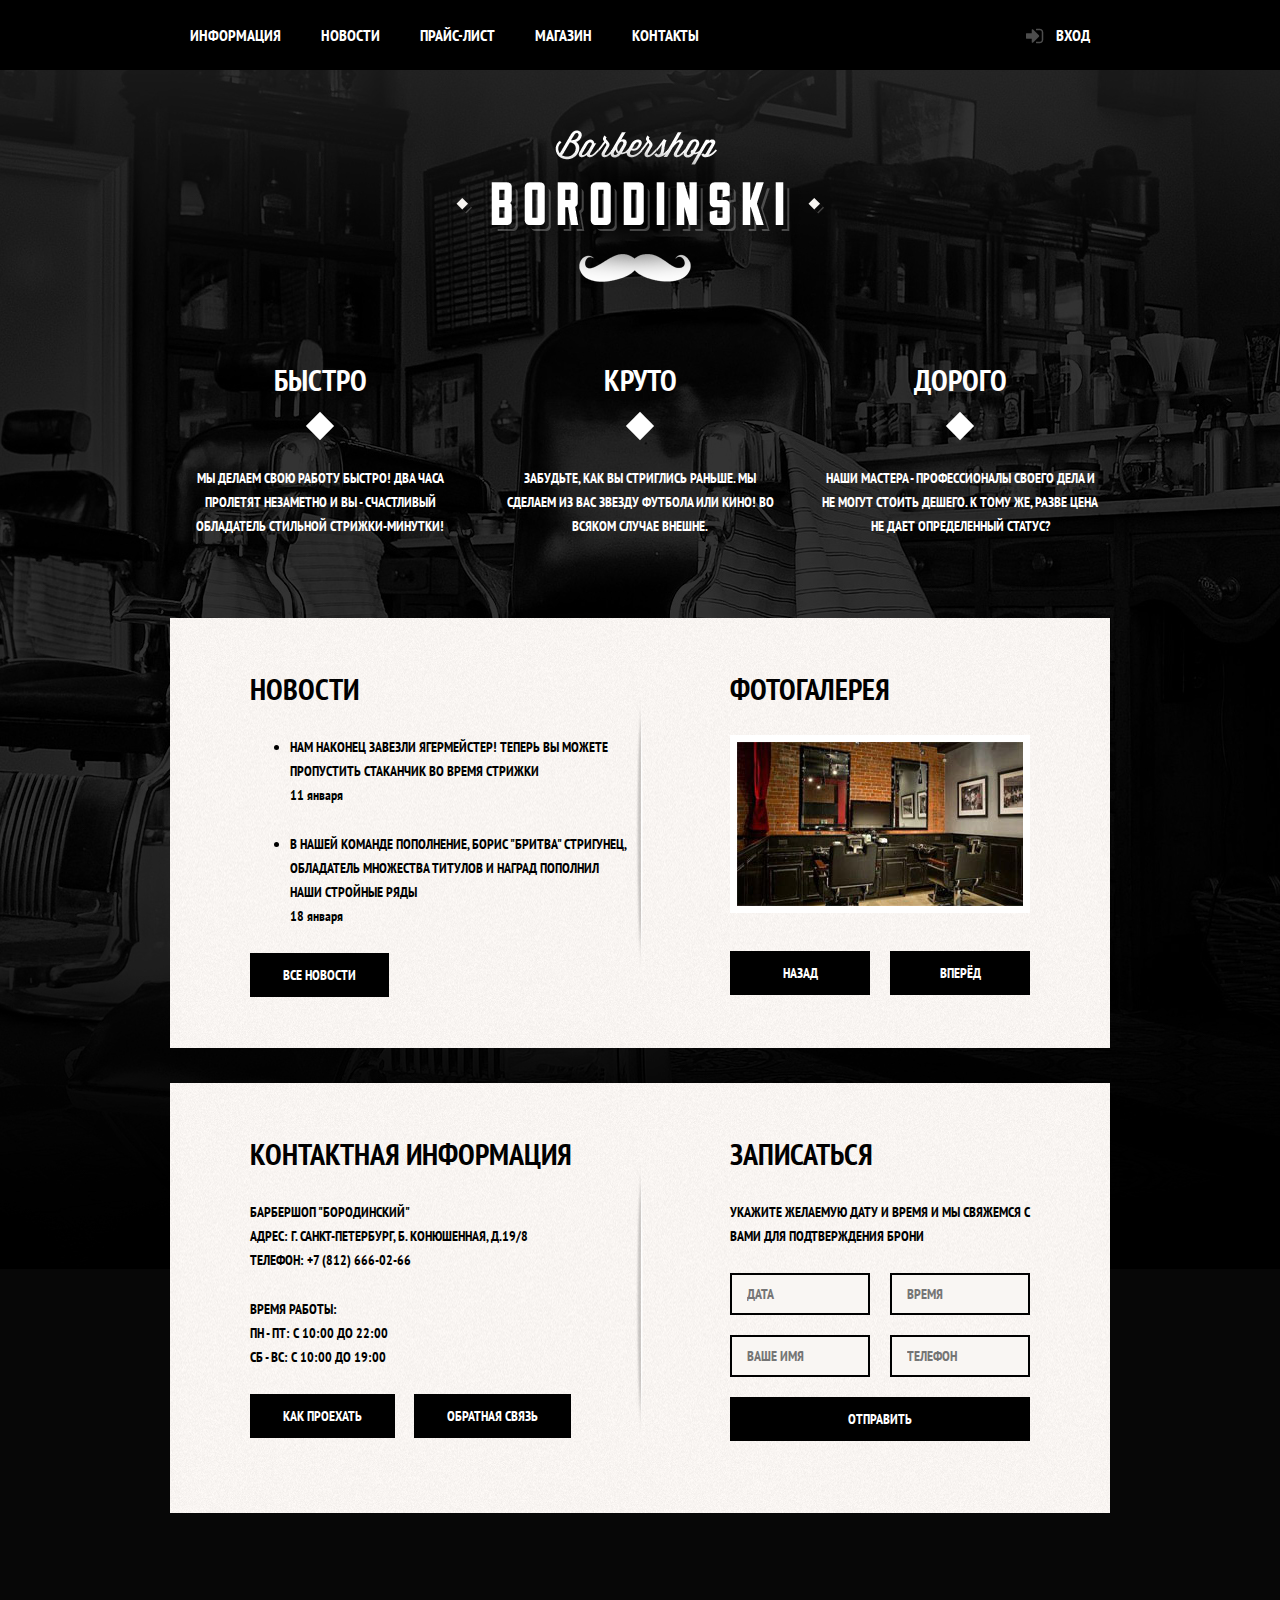
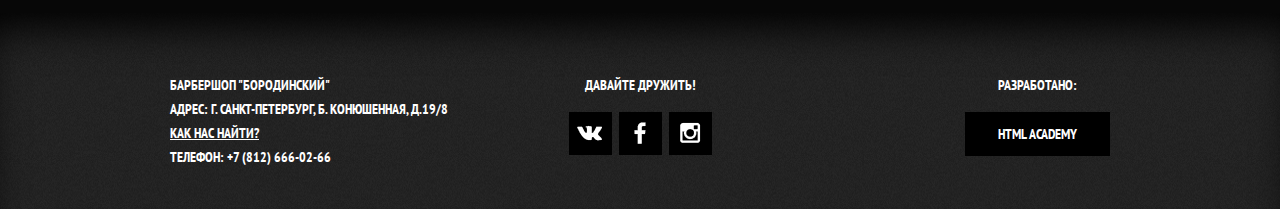
==== index.html @ 5ad9d2c5 "перед PopUp'ами" ====
<!DOCTYPE html>
<html lang="ru">
    <head>
        <meta charset="utf-8">
        <title>Барбершоп "Школин"</title>
        <link href="https://fonts.googleapis.com/css?family=PT+Sans+Narrow:400,700&amp;subset=cyrillic" rel="stylesheet">
        <link rel="stylesheet" href="css/normalize.css">
        <link rel="stylesheet" href="css/style.css">
    </head>
    <body>
        <header class="main-header">
            <div class="container clearfix">
                <nav class="main-navigation">
                    <ul>
                        <li>
                        <a href="#">Информация</a>
                        </li>
                         <li>
                        <a href="#">Новости</a>
                        </li>
                         <li>
                        <a href="price.html">Прайс-лист</a>
                        </li>
                         <li>
                        <a href="#">Магазин</a>
                        </li>
                         <li>
                        <a href="#">Контакты</a>
                        </li>
                    </ul>
                </nav>
                <div class="user-block">
                    <a class="login" href="#">Вход</a>
                </div>
            </div>
        </header>
        <main class="container clearfix">
            <div class="index-logo">
                <img src="img/index-logo.png" width="368" height="204" alt="Барбершоп Бородинский">
            </div>
            <section class="features clearfix">
                <div class="features-item">
                    <b class="features-name">Быстро</b>
                    <p>Мы делаем свою работу быстро! Два часа пролетят незаметно и вы - счастливый обладатель стильной стрижки-минутки!</p>   
                </div>      
                <div class="features-item">
                    <b class="features-name">Круто</b>
                    <p>Забудьте, как вы стриглись раньше. Мы сделаем из вас звезду футбола или кино! Во всяком случае внешне.</p>   
                </div>
                <div class="features-item">
                    <b class="features-name">Дорого</b>
                    <p>Наши мастера - профессионалы своего дела и не могут стоить дешего. К тому же, разве цена не дает определенный статус?</p>   
                </div>   
            </section>
            <div class="index-content clearfix">
                <div class="index-content-left">
                    <h2 class="index-content-title">Новости</h2>
                    <ul class="news-preview">
                        <li><p>Нам наконец завезли Ягермейстер! Теперь вы можете пропустить стаканчик во время стрижки</p>
                            <time datetime="2018-01-11">11 января </time>
                        </li>
                        <li><p>В нашей команде пополнение, Борис "Бритва" Стригунец, обладатель множества титулов и наград пополнил наши стройные ряды</p>
                            <time datetime="2018-01-18">18 января </time>
                        </li>
                    </ul>
                    <a class="btn" href="#">Все новости</a>
                </div>   
                <div class="index-content-right">
                    <h2 class="index-content-title">Фотогалерея</h2>
                    <div class="gallery">
                        <figure class="gallery-content">
                            <img src="img/gallery.jpg" width="286" height="164" alt="">
                        </figure>
                        <button class="btn gallery-prev" type="button">Назад</button>
                        <button class="btn gallery-next" type="button">Вперёд</button>
                    </div>
                </div> 
            </div>
            <div class="index-content">
                <div class="index-content-left">
                    <h2 class="index-content-title">Контактная информация</h2>
                    <p> Барбершоп "Бородинский"<br>
                        Адрес: г. Санкт-Петербург, Б. Конюшенная, д.19/8<br>
                        Телефон: +7 (812) 666-02-66
                    </p>
                    <p> Время работы:<br>
                        пн - пт: с 10:00 до 22:00<br>
                        сб - вс: с 10:00 до 19:00
                    </p>
                    <a class="btn" href="#">Как проехать</a>
                    <a class="btn" href="#">Обратная связь</a>
                </div>   
                <div class="index-content-right">
                    <h2 class="index-content-title">Записаться</h2>
                    <p>Укажите желаемую дату и время и мы свяжемся с вами для подтверждения брони</p>
                    <form class="appointment-form" action="https://echo.htmlacademy.ru" method="post">
                        <input type="text" name="date" value="" placeholder="Дата">
                        <input type="text" name="time" value="" placeholder="Время">
                        <input type="text" name="name" value="" placeholder="Ваше имя">
                        <input type="tel" name="phone" value="" placeholder="Телефон">
                        <button class="btn" type="submit">Отправить</button>
                    </form>
                </div> 
            </div>
        </main>
        <footer class="main-footer">
            <div class="container clearfix">
                <section class="footer-contacts">
                    Барбершоп "Бородинский"<br>
                    Адрес: г. Санкт-Петербург, Б. Конюшенная, д.19/8<br>
                    <a href="#">Как нас найти?</a><br>
                    Телефон: +7 (812) 666-02-66
                </section>
                <section class="footer-social">
                    <p>Давайте дружить!</p> 
                    <a class="social-btn social-btn-vk" href="#">Вконтакте</a>
                    <a class="social-btn social-btn-fb" href="#">Фейсбук</a>
                    <a class="social-btn social-btn-inst" href="#">Инстаграм</a>
                </section>
                <section class="footer-copyright">
                    <p>Разработано:</p>
                    <a class="btn" href="https://htmlacademy.ru">HTML Academy</a>
                </section>
            </div>
        </footer>
    </body>
</html>
---- css/style.css ----
html, body {
    min-width: 1122px;
    min-height: 1750px;
    margin: 0;
    padding: 0;
}

body {
    min-width: 960px;
    
    font-weight: 700;
    font-size: 14px;
    line-height: 24px;
    font-family: 'PT Sans Narrow', sans-serif;
    color: #ffffff;
    text-transform: uppercase;
    
    background: #000000 url("../img/barbershop-index-grid.jpg") no-repeat center top;
}

.inner-page{
    color: #000000;
    
    background: #f8f3f0 url("../img/pattern-white.jpg") repeat;
}

/*начался*/

.social-btn {
    display: inline-block;
    width: 43px;
    height: 43px;
    margin: 0 2px;
    
    font-size: 0;
    vertical-align: top;
    text-decoration: none;
    
    background: #000000 url("../img/sprites-arbass.png") no-repeat center;
    
    transition: 
        background-position 0.5s,
        background-color 0.5s;
}

.social-btn-vk{
    background-position: 8px -825px;
}

.social-btn-fb{
    background-position: 15px -548px;
}

.social-btn-inst{
    background-position: 11px -691px;
}
.social-btn-vk:hover{
    background: #ffffff url("../img/sprites-arbass.png") no-repeat center;
    background-position: 8px -759px;
}

.social-btn-fb:hover{
    background: #ffffff url("../img/sprites-arbass.png") no-repeat center;
    background-position: 15px -476px;
}

.social-btn-inst:hover{
    background: #ffffff url("../img/sprites-arbass.png") no-repeat center;
    background-position: 11px -619px;
}

/*кончился*/

    
.clearfix::after {
    content: "";
    
    display: table;
    clear: both;
}

.container{
    width: 940px;
    margin: 0 auto;
    padding: 0 10px;
}

.main-header {
    margin-bottom: 60px;
    color: #ffffff;
    background-color: #000000;
}

.main-navigation{
    float: left;
    width: 780px;
    min-height: 70px;
}

.main-navigation a{
    display: block;
    padding: 25px 20px;
    
    color: #ffffff;
    text-decoration: none;
}

.main-navigation a:hover{
    background: #242424;
}

.main-navigation .active{
    position: relative;
    
    background-color: none;
}

.main-navigation .active a:hover{
    background: none;
}

.main-navigation .active::after{
    content: "";
    position: absolute;
    right: 20px;
    bottom: 0;
    left: 20px;
    
    height: 5px;
    
    background-color: #ffffff;
}

.main-navigation ul{
    margin: 0;
    padding: 0;
    
    list-style: none;
    font-size: 0;
}

.main-navigation li{
    display: inline-block;
    font-size: 16px;
    line-height: 20px;
    vertical-align: top; 
}

.main-navigation .logo-inner{
    float: left;
    width: 111px;
    height: 20px;
    padding-top: 22px;
}

.main-navigation .logo-inner img{
    width: 111px;
    height: 24px;
}

.main-navigation .logo-inner:hover{
    background: none;
}

.user-block{
    float: right;
    max-width: 140px;
}

.login{
    position: relative;
    
    display: inline-block;
    padding: 25px 20px;
    padding-left: 50px;
    
    font-size: 16px;
    line-height: 20px;
    vertical-align: top;
    color: #ffffff;
    text-decoration: none;
}

.login:hover{
    background: #242424;
}

.login::before{
    content: "";
    position: absolute;
    top: 28px;
    left: 20px;
    
    width: 18px;
    height: 16px;
    
    background: transparent url("../img/sprite.png") no-repeat;
    background-position: -10px -125px;
    opacity: 0.3;
}

.login:hover::before{
    opacity: 1;
}

.index-logo{
    width: 368px;
    height: 204px;
    margin:0 auto;
    margin-bottom: 25px;
}

.index-logo img{
    width: 368px;
    height: 204px;
}

.features{
    margin-bottom: 80px;
}

.features-item{
    float: left;
    width: 300px;
    margin-right: 20px;
    
    text-align: center;
}

.features-item:last-child{
    margin-right: 0;
}

.features-name{
    position: relative;
    
    display: block;
    margin-bottom: 30px;
    padding-bottom: 35px;
    
    font-size: 30px;
    line-height: 42px;
}

.features-item p{
    margin: 10px;
    margin-bottom: 0;
}

.features-name::after{
    content: "";
    position: absolute;
    bottom: 0;
    left: 50%;
    
    display: block;
    width: 20px;
    height: 20px;
    margin-left: -10px;
    
    background-color: #ffffff;
    transform: rotate(45deg);
}

.index-content{
    height: 330px;
    margin-bottom: 35px;
    padding: 50px 80px;
    
    color: #000000;
    background: url("../img/index-content-shadow.png") no-repeat center, 
    #f8f5f2 url("../img/pattern-white.jpg");
}

.index-content-left{
    float: left;
    width: 380px;
    min-height: 330px;
}

.index-content-right{
    float: right;
    width: 300px;
    min-height: 330px;
} 

.index-content-title{
    margin: 0;
    margin-bottom: 25px;
    
    font-size: 30px;
    line-height: 42px;
}

.index-content p{
    margin: 0;
    margin-bottom: 25px;
}

.news-preview_{
    margin: 0;
    padding: 0;
    padding-right: 35px;
    
    list-style: none;
}

.news-preview li{
    margin-bottom: 25px;
}

.news-preview p{
    margin-bottom: 0;
}

.news-preview time{
    text-transform: none;
}

.btn{
    display: inline-block;
    margin-right: 16px;
    padding: 10px 33px;
    
    font: inherit;
    vertical-align: top;
    text-align: center;
    color: #ffffff;
    text-transform: uppercase;
    text-decoration: none;
    
    background-color: #000000;
    border: none;
    cursor: pointer;
}

.btn:hover,
.btn:active{
    background-color: #663d15;
}

.btn.disabled,
.btn:disabled{
    cursor: default;
    opacity: 0.5;
}

.btn.disabled:hover,
.btn:disabled:hover{
    background-color: #000000;
}

.gallery{
    position: relative;
    
    height: 260px;
}

.gallery-content{
    height: 164px;
    margin: 0;
    
    background-color: #cccccc;
    border: 7px solid #ffffff;
}

.gallery-content img{
    width: 286px;
    height: 164px;
}

.gallery .btn{
    position: absolute;
    bottom: 0;
    
    width: 140px;
    margin: 0;
}

.gallery-prev{
    left: 0;
}

.gallery-next{
    right: 0;
}

.appointment-form input{
    float: left;
    width: 106px;
    margin-right: 20px;
    margin-bottom: 20px;
    padding: 7px 15px;
    
    font: inherit;
    color: inherit;
    text-transform: inherit;
    
    background-color: #f9f6f3;
    border: 2px solid #000000;
}

.appointment-form input:focus{
    border: 2px solid #663d15;
}

.appointment-form input:nth-child(2n){
    margin-right: 0;
}

.appointment-form .btn{
    clear: both;
    width: 100%;
}

.inner-page .main-header{
    margin-bottom: 55px;
}

.inner-page-title{
    margin-bottom: 55px;
}

.inner-page-title h1{
    margin: 0;
    margin-bottom: 20px;
    padding: 0;
    
    font-size: 30px;
    line-height: 42px;
}

.breadcrumbs{
    margin: 0;
    padding: 0;
    
    list-style: none;
}

.breadcrumbs li{
    position: relative;
    
    display: inline;
    padding-right: 40px;
}

.breadcrumbs li::after{
    content: "";
    position: absolute;
    top: 4px;
    right: 18px;
    
    width: 8px;
    height: 8px;
    
    background-color: #000000;
    transform: rotate(45deg);
}

.breadcrumbs a{
    color: #000000;
    text-decoration: none;
}

.breadcrumbs a:hover{
    text-decoration: underline;
}

.breadcrumbs .current{
    color: #aba9a7;
}

.breadcrumbs .current::after{
    display: none;
}

/*Общие стили для контентных тегов*/
.inner-content{
    margin-bottom: 75px;
}

.inner-content h2{
    margin-top: 60px;
    margin-bottom: 30px;
    
    font-size: 24px;
    line-height: 30px;
}

.inner-content h3{
    margin-top: 60px;
    margin-bottom: 30px;
    
    font-size: 20px;
    line-height: 24px;
}

.inner-content h2+h3{
    margin-top: 30px; 
}

.inner-content p{
    margin: 14px 0;
}

.inner-content table{
    border-collapse: collapse;
}

.inner-content td{
    padding: 10px 15px;
    
    border: 2px solid #000000;
}
/*Общие стили для контентных тегов(конец)*/
.big-heading{
    margin-top: 55px;
    margin-bottom: 65px;
    
    text-align: center;
}

.big-heading h2{
    position: relative;
    z-index: 2;
    
    display: inline-block;
    margin: 0;
    padding: 0 25px;
    
    font-size: 48px;
    line-height: 48px;
    text-align: center;
    
    background: #f8f3f0 url("../img/pattern-white.jpg") repeat;
}

.big-heading::after{
    content: "";
    position: relative;
    top: -25px;
    z-index: 1;
    
    display: block;
    
    border-bottom: 2px solid #000000;
}

.custom-list-1{
    margin: 14px 0;
    padding: 0;
    
    list-style: none;
}

.custom-list-1 li{
    position: relative;
    
    margin-bottom: 15px;
    padding-left: 20px;
}

.custom-list-1 li::before{
    content: "";
    position: absolute;
    top: 8px;
    left: 0;
    
    width: 8px;
    height: 8px;
    
    background-color: #000000;
    transform: rotate(45deg);
}

.prices-table{
    width: 100%;
}

.prices-table td{
    width: 50%;
}

.prices-table td:last-child{
    text-align: center;
}

.short-text{
    padding-right: 80px;
}
/*Колонки для контента*/

.inner-columns{
    margin: 60px 0;
}

.inner-column-left, 
.inner-column-right{
    width: 460px;
}

.inner-column-left{
    float: left;
}

.inner-column-right{
    float: right;
}

.inner-column-left *:first-child,
.inner-column-right *:first-child{
    margin-top: 0;
}

.inner-column-left *:last-child,
.inner-column-right *:last-child{
    margin-bottom: 0;
}
/*Подвал*/


.main-footer{
    margin-top: 65px;
    padding-top: 60px;
    padding-bottom: 40px;
    
    color: #ffffff;
    
    background: #252525 url("../img/pattern-black.jpg");
    box-shadow: inset 0px 30px 40px -15px #000;
}

.footer-contacts{
    float: left;
    width: 320px;
    margin-right: 60px;
    min-height: 90px;
}

.footer-contacts a{
    color: #ffffff;
}

.footer-contacts a:hover{
    text-decoration: none;
}

.footer-social{
    float: left;
    width: 180px;
    
    text-align: center;
}

.footer-copyright{
    float: right;
    max-width: 180px;
}

.footer-social p{
    margin: 0;
    margin-bottom: 15px; 
}


.footer-copyright p{
    margin: 0;
    margin-bottom: 15px;
    
    text-align: center;
}

.footer-copyright .btn{
    margin-right: 0;
}
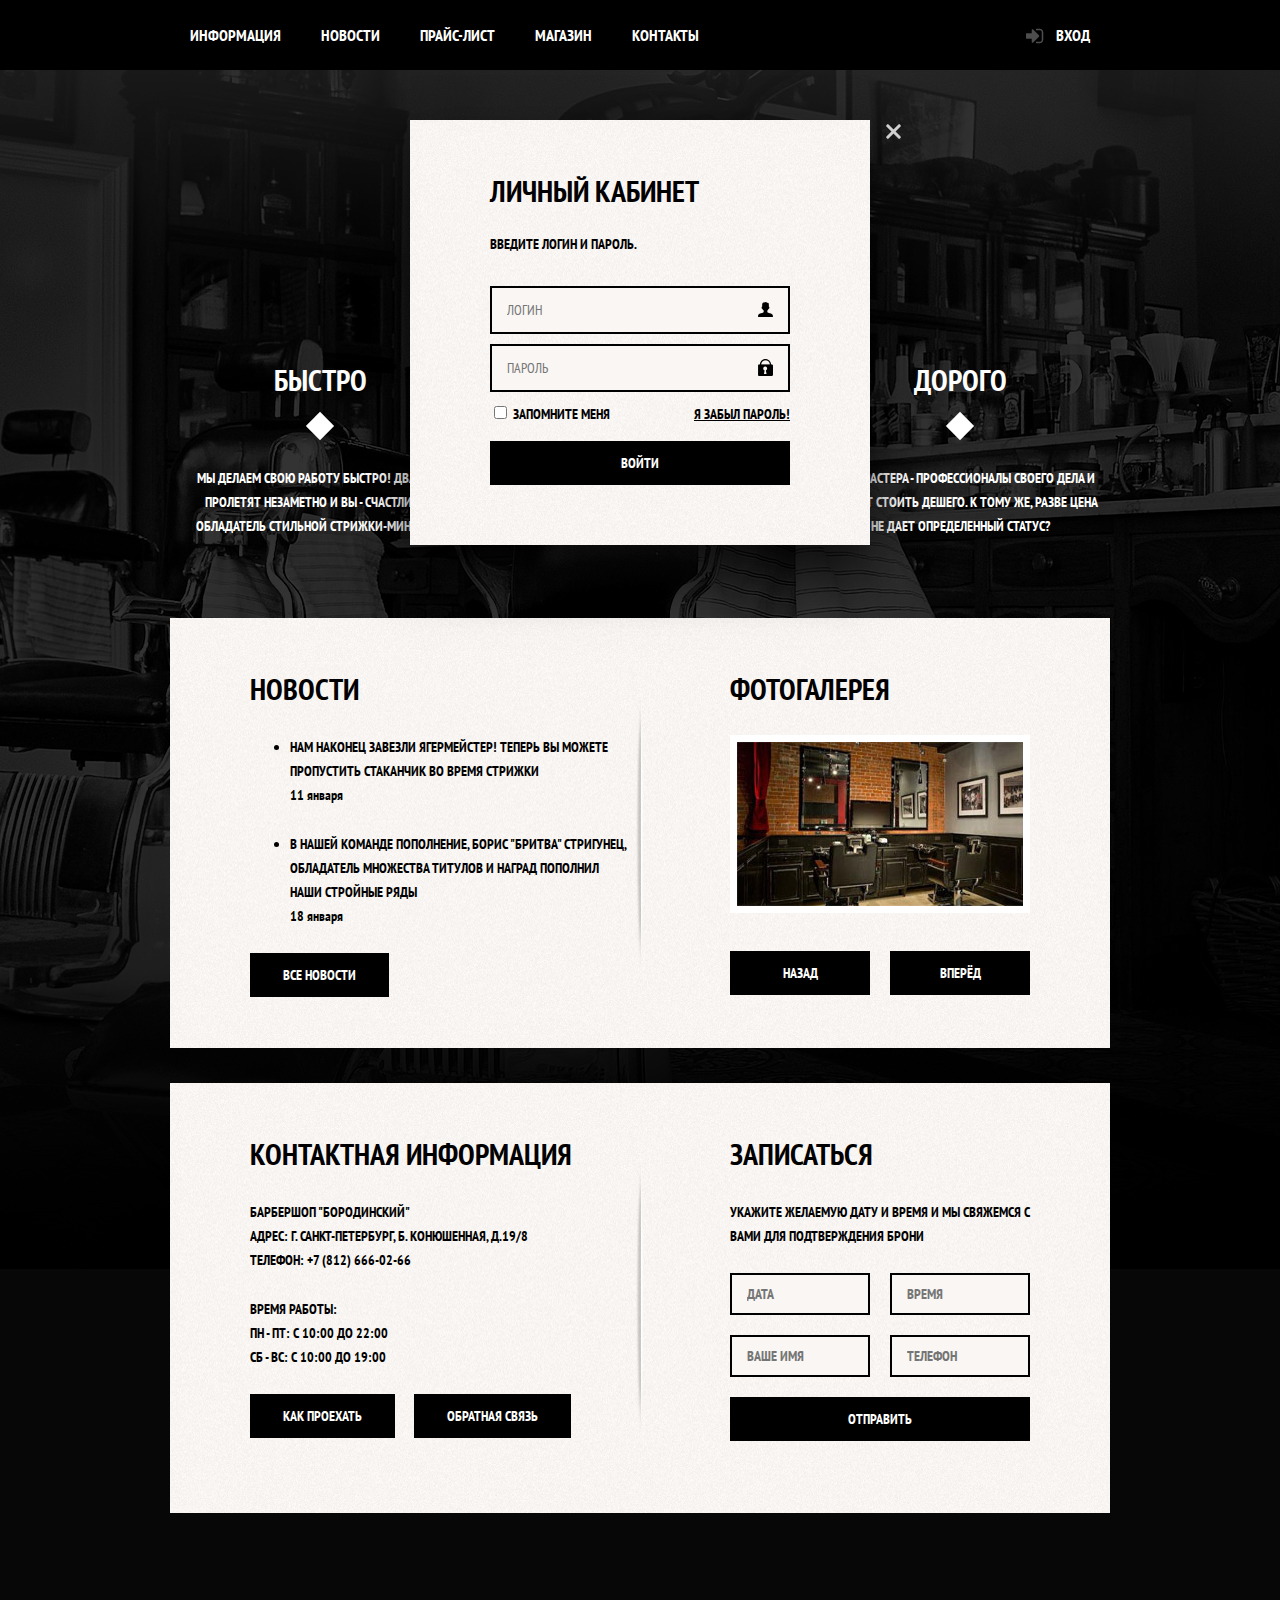
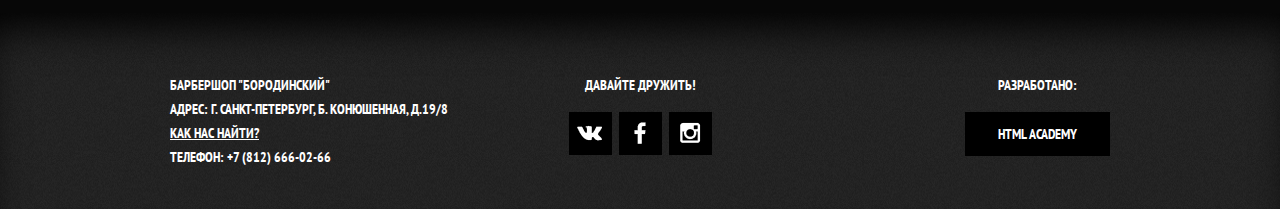
==== commit 8410a6ca: "дошёл до CheckBox'a" ====
--- a/index.html
+++ b/index.html
@@ -123,5 +123,47 @@
                 </section>
             </div>
         </footer>
+        <div class="modal-content">
+            <button class="modal-content-close" type="button" title="Закрыть">Закрыть</button>
+            <h2 class="modal-content-title">Личный кабинет</h2>
+            <p>Введите логин и пароль.</p>
+            <form class="login-form" action="https://echo.htmlacademy.ru" method="post">
+            <input class="icon-user" type="text" name="login"       placeholder="Логин">
+            <input class="icon-password" type="password"    name="password" placeholder="Пароль">    
+            <label class="login-checkbox">
+            <input type="checkbox" name="remember">
+                <span class="checkbox-indicator"></span>Запомните меня     
+            </label>
+            <a class="restore" href="#">Я забыл пароль!</a>
+            <button class="btn" type="submit">Войти</button>
+            </form>
+        </div>    
     </body>
-</html>+</html>
+
+
+
+
+
+
+
+
+
+
+
+
+
+
+
+
+
+
+
+
+
+
+
+
+
+
+
--- a/css/style.css
+++ b/css/style.css
@@ -672,4 +672,144 @@
 
 .footer-copyright .btn{
     margin-right: 0;
-}+}
+
+.footer-copyright .btn:hover{
+    color: #000000;
+    
+    background-color: #ffffff;
+}
+
+/*Всплывающая форма*/
+
+.modal-content{
+    position: absolute;
+    top: 120px;
+    left: 50%;
+    
+    width: 300px;
+    margin-left: -230px;
+    padding: 50px 80px;
+    
+    color: #000000;
+    
+    background: #f8f3f0 url("../img/pattern-white.jpg");
+    box-shadow: 0 30px 50px rgba(0, 0, 0, 0.7);
+}
+
+.modal-content-close{
+    position: absolute;
+    top: 0;
+    right: -34px;
+    
+    width: 22px;
+    height: 22px;
+    
+    font-size: 0;
+    
+    background-color: transparent;
+    border: 0;
+    cursor: pointer;
+}
+
+.modal-content-close::before,
+.modal-content-close::after{
+    content: "";
+    position: absolute;
+    top: 10px;
+    left: 2px;
+    
+    width: 19px;
+    height: 3px;
+    background-color: #d0d0d0;
+    border-radius: 1px;
+}
+
+.modal-content-close::before{
+    transform: rotate(45deg);
+}
+
+.modal-content-close::after{
+    transform: rotate(-45deg);
+}
+
+.modal-content h2{
+    margin: 0;
+    margin-bottom: 20px;
+    
+    font-size: 30px;
+    line-height: 42px;
+}
+
+.modal-content p{
+    margin: 0;
+    margin-bottom: 14px;
+}
+
+.modal-content .login-form{
+    margin-top: 30px;
+    margin-bottom: 10px;
+}
+
+.login-form input[type="text"],
+.login-form input[type="password"] {
+    width: 241px;
+    margin: 0;
+    margin-bottom: 10px;
+    padding: 10px 15px;
+    padding-right: 40px;
+    
+    font-size: 14px;
+    line-height: 24px;
+    font-family: "PT Sans Narrow", "Arial", sans-serif;
+    color: #000000;
+    text-transform: uppercase;
+    
+    background-color: #f9f6f3;
+    border: 2px solid #000000;
+}
+
+.login-form input:focus{
+    border-color: #663d15;
+}
+
+.login-form input.icon-user{
+    background-image: url(../img/sprites-arbass.png);
+    background-repeat: no-repeat;
+    background-position: 100% -891px;
+}
+
+.login-form input.icon-password{
+    background-image: url(../img/sprites-arbass.png);
+    background-repeat: no-repeat;
+    background-position: 100% -265px;
+}
+
+.login-form .restore{
+    float: right;
+    
+    color: #000000;
+}
+
+.login-form .btn{
+    width: 100%;
+    margin-top: 15px;
+}
+
+
+
+
+
+
+
+
+
+
+
+
+
+
+
+
+
+
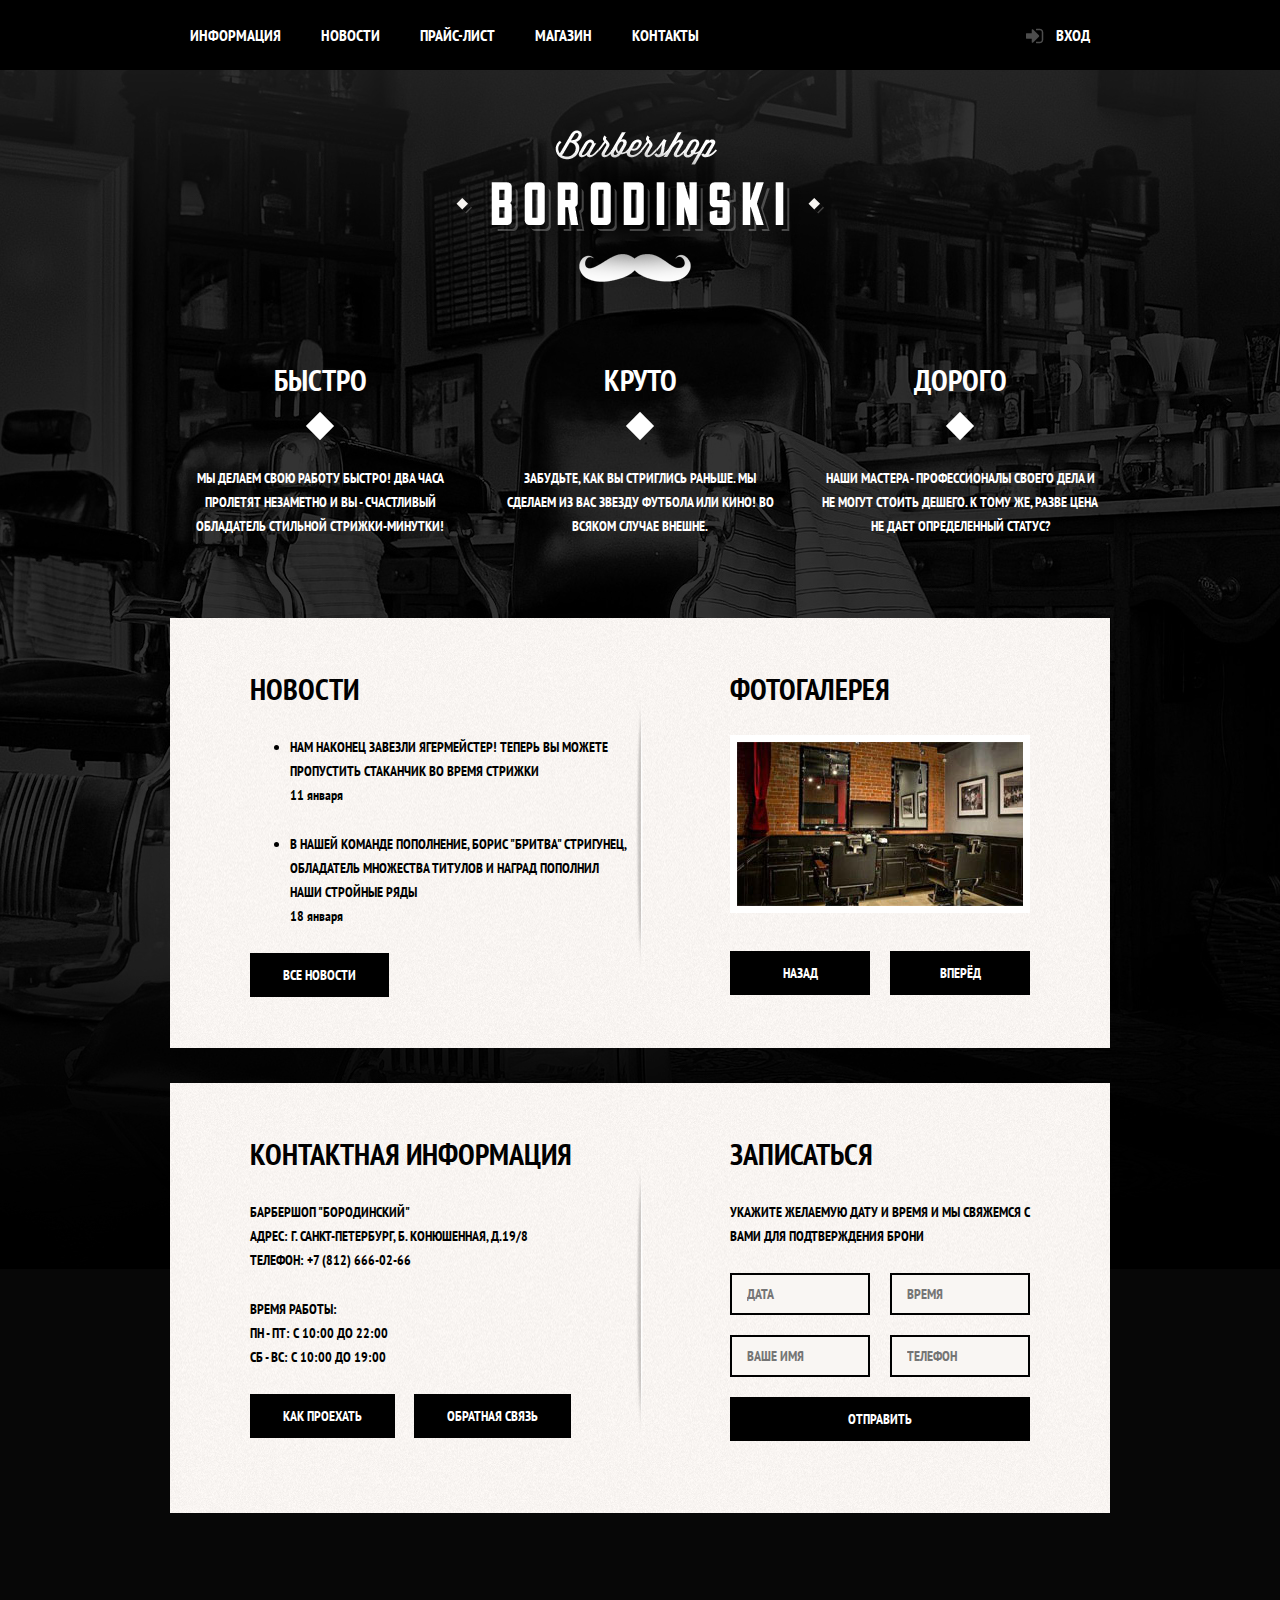
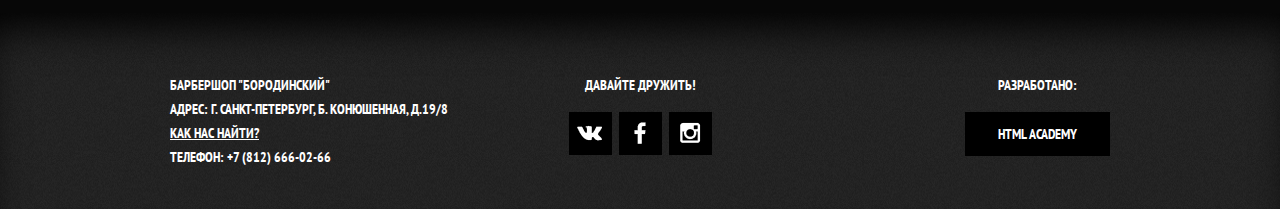
==== commit 1c29b97c: "окно входа" ====
--- a/index.html
+++ b/index.html
@@ -135,9 +135,30 @@
                 <span class="checkbox-indicator"></span>Запомните меня     
             </label>
             <a class="restore" href="#">Я забыл пароль!</a>
-            <button class="btn" type="submit">Войти</button>
+            <button class="btn" type="submit">Войти</button>    
             </form>
-        </div>    
+        </div>  
+        <div class="modal-content-map">
+            <button class="modal-content-close" type="button" title="Закрыть">Закрыть</button>
+            <div id="yandex-map"></div>
+        </div>
+        <div class="modal-overlay"></div>
+        
+        <script>
+            var link = document.querySelector(".login");
+            var popup = document.querySelector(".modal-content");
+            var close = document.querySelector(".modal-content-close");
+            
+            link.addEventListener("click", function(event) {
+                event.preventDefault();
+                popup.classList.add("modal-content-show");
+            });    
+            
+            close.addEventListener("click", function(event) {
+                event.preventDefault();
+                popup.classList.remove("modal-content-show");
+            })
+        </script>
     </body>
 </html>
 
--- a/css/style.css
+++ b/css/style.css
@@ -686,6 +686,7 @@
     position: absolute;
     top: 120px;
     left: 50%;
+    display: none;
     
     width: 300px;
     margin-left: -230px;
@@ -695,6 +696,51 @@
     
     background: #f8f3f0 url("../img/pattern-white.jpg");
     box-shadow: 0 30px 50px rgba(0, 0, 0, 0.7);
+}
+
+.modal-content-show{
+    display: block;
+}
+
+.modal-content-map{
+    position: fixed;
+    top: 50%;
+    left: 50%;
+    z-index: 20;
+    display: none;
+    
+    width: 766px;
+    height: 561px;
+    margin-top: -280px;
+    margin-left: -390px;
+    
+    background: #e9e5dc url("../img/map.png");
+    border: 7px solid white;
+    box-shadow: 0 30px 50px rgba(0, 0, 0, 0.7);
+}
+
+/*
+
+modal-overlay -  
+
+                  это область, через которую не прокликивается ничего, только те у кого задан z-index больше.
+
+
+
+
+*/
+
+.modal-overlay{
+    position: fixed;
+    top: 0;
+    left: 0;
+    z-index: 10;
+    display: none;
+    
+    width: 100%;
+    height: 100%;
+    
+    background: rgba(0, 0, 0, 0.5)
 }
 
 .modal-content-close{
@@ -796,20 +842,93 @@
     margin-top: 15px;
 }
 
-
-
-
-
-
-
-
-
-
-
-
-
-
-
-
-
-
+.login-checkbox input[type="checkbox"] {
+    display: none;
+}
+
+.login-checkbox{
+    position: relative;
+    
+    padding-left: 30px;
+    
+    cursor: pointer;
+}
+
+.login-checkbox:hover{
+    color: #663d15;
+}
+
+/*Крестик в поп апе который "нажимается" (передача состояния с помощью "checked"*/
+
+.login-checkbox input[type="checkbox"] + .checkbox-indicator {
+    position: absolute;
+    top: -3px;
+    left: 0;
+    
+    width: 17px;
+    height: 17px;
+    
+    border: 2px solid #000000;
+}
+
+.login-checkbox input[type="checkbox"]:checked + .checkbox-indicator::before, .login-checkbox input[type="checkbox"]:checked + .checkbox-indicator::after{
+    content: "";
+    position: absolute;
+    top: 8px;
+    left: 1px;
+    
+    width: 15px;
+    height: 2px;
+    
+    background-color: #000000;
+}
+
+.login-checkbox input[type="checkbox"]:checked + .checkbox-indicator::before{
+    transform: rotate(45deg);
+}
+
+.login-checkbox input[type="checkbox"]:checked + .checkbox-indicator::after{
+    transform: rotate(-45deg);
+}
+
+/*конец крестика*/
+
+
+
+
+
+
+
+
+
+
+
+
+
+
+
+
+
+
+
+
+
+
+
+
+
+
+
+
+
+
+
+
+
+
+
+
+
+
+
+
